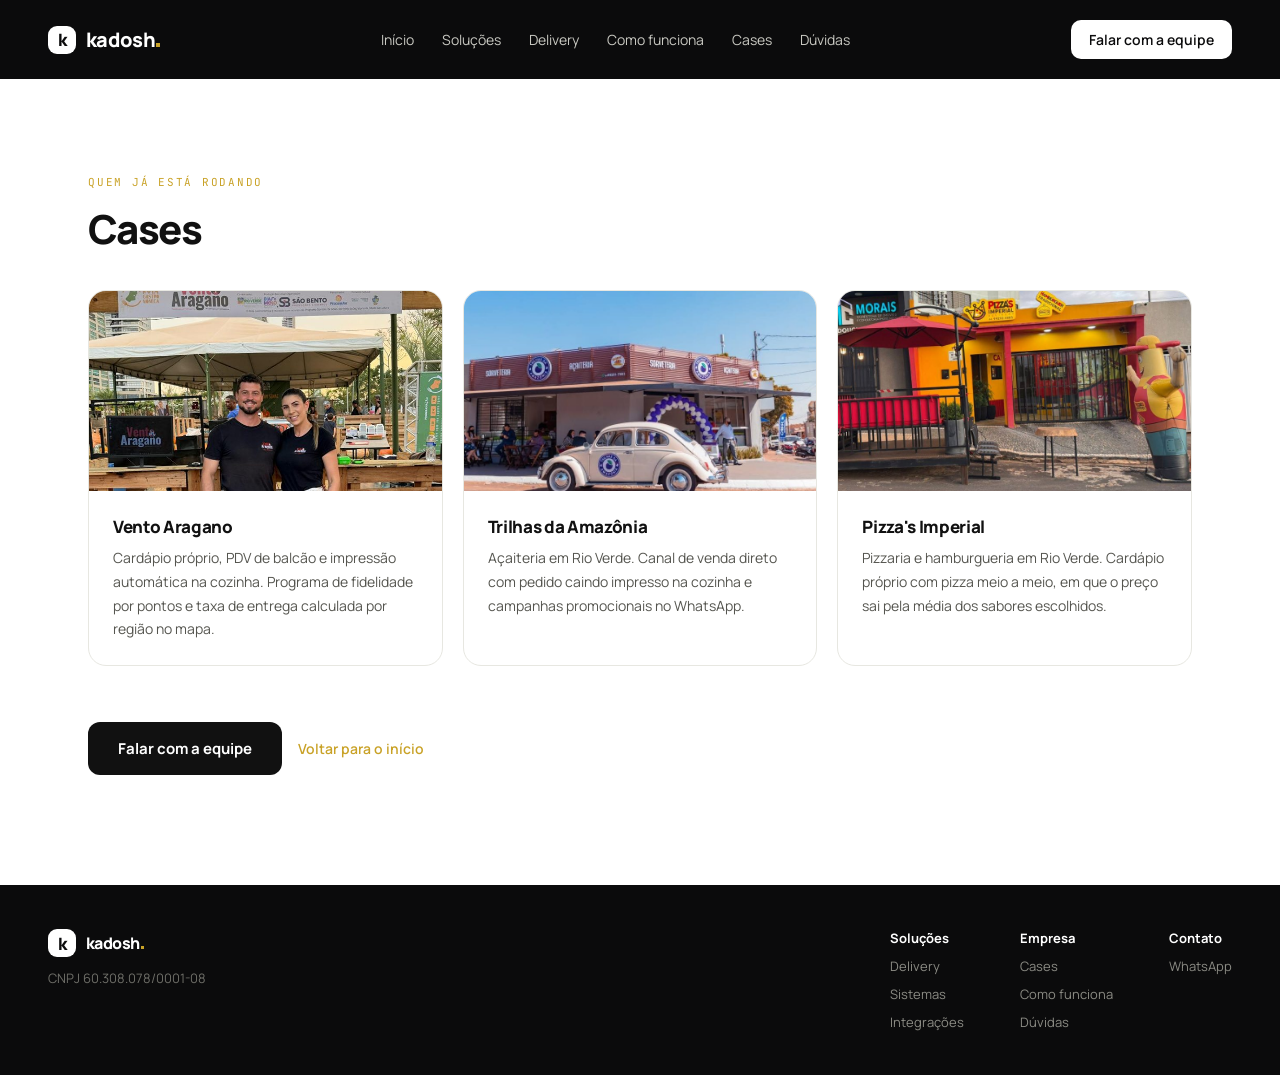
==== cases/index.html @ 132703de "navegação com endereços limpos e página de cases própria O visitante não vê mais nome de arquivo. A " ====
<!DOCTYPE html>
<!--
  Página de cases — atende em /cases, sem .html à vista.

  Ela mora em cases/index.html de propósito: servidor de site estático entrega
  index.html quando pedem a pasta, então o endereço público fica /cases. É o
  jeito de ter URL limpa sem depender de configuração no painel do Render.

  Usa o mesmo /assets/estilo.css e o mesmo /assets/site.js da home: nada de
  estilo nem de comportamento é reescrito aqui, então as duas páginas não
  divergem. O script é defensivo — só mexe no que existe na página.
-->
<html lang="pt-BR">
<head>
<meta charset="utf-8">
<meta name="viewport" content="width=device-width, initial-scale=1">
<title>Cases — Kadosh</title>
<meta name="description" content="Operações que rodam com sistema da Kadosh: cardápio próprio, pedido impresso na cozinha e painel para acompanhar o dia.">
<link rel="icon" href="/assets/favicon.svg" type="image/svg+xml">
<link rel="canonical" href="https://kadoshsistemas.com.br/cases">
<meta property="og:type" content="website">
<meta property="og:site_name" content="Kadosh">
<meta property="og:locale" content="pt_BR">
<meta property="og:title" content="Cases — Kadosh">
<meta property="og:description" content="Clientes que vendem pelo canal próprio, sem comissão de aplicativo.">
<meta property="og:url" content="https://kadoshsistemas.com.br/cases">
<meta property="og:image" content="https://kadoshsistemas.com.br/assets/og-kadosh.jpg">
<meta name="twitter:card" content="summary_large_image">
<meta name="theme-color" content="#0B0B0C">
<link rel="preconnect" href="https://fonts.gstatic.com" crossorigin>
<link href="https://fonts.googleapis.com/css2?family=Manrope:wght@400;500;600;700;800&family=JetBrains+Mono:wght@400&display=swap" rel="stylesheet">
<link rel="stylesheet" href="/assets/estilo.css">
</head>
<body>
<script>document.documentElement.classList.add('anim')</script>

<header>
  <a class="logo" href="/"><span class="mark">k</span><span class="word">kadosh<i class="quad"></i></span></a>
  <nav>
    <a href="/">Início</a>
    <a href="/#solucoes">Soluções</a>
    <a href="/#delivery">Delivery</a>
    <a href="/#como">Como funciona</a>
    <a href="/cases">Cases</a>
    <a href="/#faq">Dúvidas</a>
  </nav>
  <div class="head-cta">
    <a class="btn" href="/#contato">Falar com a equipe</a>
  </div>
</header>

<main>
<section class="wrap" id="cases" style="padding-top:96px;padding-bottom:110px">
  <div class="sec-head">
    <div class="eyebrow">QUEM JÁ ESTÁ RODANDO</div>
    <h2>Cases</h2>
  </div>

  <!-- os cards saem do array CASES, no /assets/site.js, e são trocados pelos
       cadastrados no painel quando ele responde. Aqui entram todos os
       publicados; a home mostra a quantidade escolhida no painel. -->
  <div class="cases-grid" id="lista-cases"></div>

  <div style="margin-top:56px;display:flex;align-items:center;gap:16px;flex-wrap:wrap">
    <a class="btn btn-dark" href="/#contato">Falar com a equipe</a>
    <a href="/" style="font-size:14px;font-weight:600;color:var(--accent)">Voltar para o início</a>
  </div>
</section>
</main>

<footer>
  <div style="display:flex;flex-direction:column;gap:12px">
    <div class="logo"><span class="mark">k</span><span class="word" style="font-size:16px">kadosh<i class="quad"></i></span></div>
    <div style="color:#6E6E68">CNPJ 60.308.078/0001-08</div>
  </div>
  <div class="fcols">
    <div class="fcol"><b>Soluções</b><a href="/#delivery">Delivery</a><a href="/#solucoes">Sistemas</a><a href="/#solucoes">Integrações</a></div>
    <div class="fcol"><b>Empresa</b><a href="/cases">Cases</a><a href="/#como">Como funciona</a><a href="/#faq">Dúvidas</a></div>
    <div class="fcol"><b>Contato</b><a data-link="wa" href="#">WhatsApp</a></div>
  </div>
</footer>

<script src="/assets/site.js"></script>
</body>
</html>
---- assets/estilo.css ----
:root{
    --accent:#C9A227;
    --ink:#111;
    --ink-soft:#55554F;
    --black:#0B0B0C;
    --line:#E7E7E1;
    --line-dark:#26262A;
    --muted-dark:#A8A8A1;
    --sand:#F5F5F1;
    --hatch:repeating-linear-gradient(135deg,#F2F2EE 0 10px,#ECECE6 10px 20px);
    --hatch-dark:repeating-linear-gradient(135deg,#17171A 0 10px,#131317 10px 20px);
    --wrap:1200px;
  }
  *{box-sizing:border-box}
  html,body{background:var(--black)}
  main{background:#fff}
  body{margin:0;color:var(--ink);font-family:Manrope,Helvetica,Arial,sans-serif;-webkit-font-smoothing:antialiased}
  a{color:var(--ink);text-decoration:none}
  a:hover{color:var(--accent)}
  h1,h2{margin:0;letter-spacing:-.04em;text-wrap:pretty}
  p{margin:0;text-wrap:pretty}
  .wrap{max-width:var(--wrap);margin:0 auto;padding-inline:48px}
  .eyebrow{font-family:'JetBrains Mono',monospace;font-size:11px;letter-spacing:.16em;color:var(--accent)}
  .btn{display:inline-block;font-size:15px;font-weight:700;padding:16px 30px;border-radius:12px;background:#fff;color:var(--black)}
  .btn-dark{background:var(--ink);color:#fff}
  .btn-ghost{border:1px solid var(--line-dark);color:#fff;background:transparent;font-weight:600}
  .btn-ghost:hover{color:#fff;border-color:#4A4A52}
  .card{border:1px solid var(--line);border-radius:18px;padding:36px 32px;display:flex;flex-direction:column;gap:14px;transition:border-color .25s,box-shadow .25s,transform .25s}
  .card:hover{border-color:#D6D6CE;box-shadow:0 14px 34px rgba(17,17,17,.07);transform:translateY(-3px)}
  .card h3{margin:0;font-size:20px;font-weight:800;letter-spacing:-.02em}
  .card p{font-size:15px;line-height:1.75;color:var(--ink-soft)}
  .ok-msg{font-size:14px;line-height:1.7;color:var(--ink-soft);margin:10px 0 0}
  .ok-msg a{font-weight:700;border-bottom:1px solid var(--accent)}
  .ico{width:52px;height:52px;border-radius:14px;border:1px solid var(--line);background:#FAFAF7;display:flex;align-items:center;justify-content:center;color:var(--ink);margin-bottom:4px;transition:background .25s,border-color .25s,color .25s}
  .ico svg{width:24px;height:24px;stroke:currentColor;stroke-width:1.6;fill:none;stroke-linecap:round;stroke-linejoin:round}
  .card:hover .ico{background:var(--ink);border-color:var(--ink);color:var(--accent)}
  .ph{background:var(--hatch);display:flex;align-items:flex-end;padding:14px;font-family:'JetBrains Mono',monospace;font-size:10px;color:#9C9C93}
  .grid-4{display:grid;grid-template-columns:repeat(4,1fr);gap:20px}
  .grid-3{display:grid;grid-template-columns:repeat(3,1fr);gap:20px}

  /* header */
  html{scroll-behavior:smooth}
  section[id]{scroll-margin-top:120px}
  header{position:sticky;top:0;z-index:10;background:var(--black);display:flex;align-items:center;justify-content:space-between;padding:20px 48px}
  .logo{display:flex;align-items:center;gap:10px}
  .logo .mark{width:28px;height:28px;border-radius:9px;background:#fff;display:flex;align-items:center;justify-content:center;font-size:17px;font-weight:800;color:var(--black)}
  .logo .word{font-size:20px;font-weight:800;letter-spacing:-.035em;color:#fff}
  /* acento quadrado da marca, no lugar do ponto redondo */
  .logo .word .quad{display:inline-block;width:.2em;height:.2em;background:var(--accent);margin-left:.06em;vertical-align:baseline}
  nav{display:flex;gap:28px;font-size:14px}
  nav a{color:#C9C9C2}
  .head-cta{display:flex;gap:10px;align-items:center}
  .head-cta .btn{font-size:14px;font-weight:600;padding:10px 18px;border-radius:10px}

  /* hero */
  .hero{background:var(--black);color:#fff;padding:104px 48px 120px;display:flex;flex-direction:column;align-items:center;gap:24px;text-align:center}
  .hero h1{font-size:70px;font-weight:800;line-height:1.03;max-width:940px}
  .hero p{max-width:600px;font-size:17px;line-height:1.65;color:var(--muted-dark)}
  .hero .actions{display:flex;gap:12px;padding-top:10px;flex-wrap:wrap;justify-content:center}
  /* palco do mockup — as camadas seguem o mouse (parallax) */
  .hero-stage{position:relative;width:100%;max-width:1020px;height:550px;margin-top:56px}
  .layer{position:absolute;transition:transform .4s cubic-bezier(.22,.61,.36,1);will-change:transform}

  /* janela do navegador */
  .mock-browser{left:0;top:16px;width:74%;border-radius:16px;overflow:hidden;background:#141418;border:1px solid #26262A;box-shadow:0 44px 90px -24px rgba(0,0,0,.85);text-align:left}
  .mb-bar{height:38px;background:#1B1B20;border-bottom:1px solid #26262A;display:flex;align-items:center;gap:7px;padding:0 14px}
  .mb-dot{width:10px;height:10px;border-radius:50%;flex:none}
  .mb-url{margin:0 auto;font-family:'JetBrains Mono',monospace;font-size:11px;color:#8B8B84;background:#0F0F12;padding:5px 18px;border-radius:6px}
  .mb-body{height:398px;overflow:hidden}
  .mb-body img{width:100%;height:100%;object-fit:cover;object-position:left top;display:block}
  .mb-side{border-right:1px solid #26262A;padding:14px 10px;display:flex;flex-direction:column;gap:3px}
  .mb-brand{display:flex;align-items:center;gap:7px;font-size:13px;font-weight:800;color:#fff;padding:0 8px 14px;letter-spacing:-.03em}
  .mb-mark{width:20px;height:20px;border-radius:7px;background:#fff;color:#0B0B0C;display:flex;align-items:center;justify-content:center;font-size:12px;font-weight:800}
  .mb-nav{font-size:12px;color:#7C7C76;padding:7px 9px;border-radius:8px}
  .mb-nav.on{background:rgba(201,162,39,.14);color:var(--accent);font-weight:700}
  .mb-main{padding:16px 18px;display:flex;flex-direction:column;gap:12px;min-width:0}
  .mb-h{display:flex;align-items:center;justify-content:space-between}
  .mb-h b{font-size:14px;color:#fff;font-weight:800;letter-spacing:-.02em}
  .mb-live{display:flex;align-items:center;gap:6px;font-family:'JetBrains Mono',monospace;font-size:10px;color:#7C7C76}
  .mb-live i{width:6px;height:6px;border-radius:50%;background:#28C840;box-shadow:0 0 0 0 rgba(40,200,64,.55);animation:pulso 2s infinite}
  @keyframes pulso{70%{box-shadow:0 0 0 7px rgba(40,200,64,0)}100%{box-shadow:0 0 0 0 rgba(40,200,64,0)}}
  .mb-kpis{display:grid;grid-template-columns:repeat(4,1fr);gap:8px}
  .mb-kpi{background:#1A1A1F;border:1px solid #26262A;border-radius:10px;padding:9px 10px;display:flex;flex-direction:column;gap:2px;min-width:0}
  .mb-kpi span{font-size:9px;color:#7C7C76;letter-spacing:.04em;text-transform:uppercase}
  .mb-kpi b{font-size:14px;color:#fff;font-weight:800;letter-spacing:-.03em;white-space:nowrap}
  .mb-kpi em{font-style:normal;font-size:9px;color:#28C840;font-weight:700}
  .mb-chart{height:104px;background:#1A1A1F;border:1px solid #26262A;border-radius:10px;overflow:hidden}
  .mb-rows{display:flex;flex-direction:column;gap:6px}
  .mb-row{display:flex;align-items:center;gap:10px;font-size:11px;color:#A8A8A1;background:#1A1A1F;border:1px solid #26262A;border-radius:9px;padding:8px 10px}
  .mb-row b{margin-left:auto;color:#fff;font-weight:700;white-space:nowrap}
  .mb-row span.txt{overflow:hidden;text-overflow:ellipsis;white-space:nowrap}
  .tag{font-family:'JetBrains Mono',monospace;font-size:9px;padding:3px 7px;border-radius:5px;flex:none}
  .tag.ok{background:rgba(40,200,64,.14);color:#5FD97A}
  .tag.go{background:rgba(201,162,39,.16);color:var(--accent)}

  /* celular com as notificações de pedido */
  .mock-phone{right:0;top:24px;width:276px;height:599px;border-radius:38px;background:linear-gradient(150deg,#46464C 0%,#1A1A1E 34%,#37373D 62%,#121215 100%);box-shadow:0 44px 90px -20px rgba(0,0,0,.9), inset 0 0 0 1px rgba(255,255,255,.08);padding:9px;overflow:hidden}
  .mock-phone img{width:100%;height:100%;object-fit:cover;object-position:top center;border-radius:30px;display:block}
  .mock-phone .island{position:absolute;top:18px;left:50%;transform:translateX(-50%);width:74px;height:21px;border-radius:11px;background:#000;z-index:3}

  /* etiquetas flutuantes */
  .badge-float{border-radius:14px;padding:14px 18px;box-shadow:0 24px 50px -14px rgba(0,0,0,.75);text-align:left}
  .b-taxa{right:32px;top:0;background:var(--accent);color:#231C05}
  .b-saldo{left:26px;bottom:6px;background:#fff;color:var(--ink)}
  .badge-float .rot{font-family:'JetBrains Mono',monospace;font-size:9px;letter-spacing:.14em;opacity:.72}
  .badge-float .num{font-size:24px;font-weight:800;letter-spacing:-.04em;margin-top:3px}
  .badge-float .sub{font-size:11px;font-weight:600;opacity:.75;margin-top:2px}

  /* logos */

  /* sections */
  section h2{font-size:40px;font-weight:800}
  .sec-head{display:flex;flex-direction:column;gap:12px;margin-bottom:34px;max-width:640px}

  /* delivery */
  .delivery>*{min-width:0}
  .delivery{background:var(--sand);border-radius:24px;padding:56px 48px;display:grid;grid-template-columns:0.85fr 1.15fr;gap:48px;align-items:center}
  .delivery h2{font-size:40px;line-height:1.1}
  .delivery p{font-size:15px;line-height:1.75;color:var(--ink-soft)}
  .feats{display:grid;grid-template-columns:1fr 1fr;gap:14px 26px;padding-top:4px}
  .feat{display:flex;gap:10px;align-items:flex-start;font-size:14px;font-weight:600}
  .feat i{width:6px;height:6px;border-radius:50%;background:var(--accent);margin-top:7px;flex:none}
  .screens{display:flex;align-items:center;justify-content:center;gap:22px}
  /* aparelho físico: moldura de titânio, ilha dinâmica e botões laterais.
     Proporção interna do iPhone 15 Pro (393x852). */
  .device{position:relative;width:248px;padding:11px;border-radius:46px;flex:0 1 auto;min-width:0;
    background:linear-gradient(150deg,#46464C 0%,#1A1A1E 34%,#37373D 62%,#121215 100%);
    box-shadow:0 34px 64px -22px rgba(0,0,0,.5), inset 0 0 0 1px rgba(255,255,255,.09)}
  .device .screen{position:relative;border-radius:36px;overflow:hidden;background:#fff;aspect-ratio:393/852}
  .device .screen img{width:100%;height:auto;display:block}
  .device .island{position:absolute;top:9px;left:50%;transform:translateX(-50%);
    width:82px;height:24px;border-radius:13px;background:#000;z-index:3}
  .device .btn-l,.device .btn-r{position:absolute;width:3px;border-radius:2px;
    background:linear-gradient(#52525A,#26262B)}
  .device .btn-l{left:-3px;top:112px;height:30px;box-shadow:0 44px 0 0 #3d3d44,0 82px 0 0 #3d3d44}
  .device .btn-r{right:-3px;top:152px;height:74px}

  /* steps */
  .steps{display:grid;grid-template-columns:repeat(4,1fr);gap:1px;background:var(--line);border:1px solid var(--line);border-radius:18px;overflow:hidden}
  .step{background:#fff;padding:32px;display:flex;flex-direction:column;gap:10px}
  .step b{font-size:13px;font-weight:800;color:var(--accent)}
  .step h3{margin:0;font-size:17px;font-weight:800;letter-spacing:-.02em}
  .step p{font-size:14px;line-height:1.7;color:var(--ink-soft)}

  /* cases */
  .case{border:1px solid var(--line);border-radius:18px;overflow:hidden;
    transition:border-color .3s,box-shadow .35s,transform .35s}
  .case:hover{border-color:#D6D6CE;transform:translateY(-6px);box-shadow:0 20px 44px rgba(17,17,17,.13)}
  .case .shot{height:200px;overflow:hidden;background:var(--sand);position:relative}
  .case .shot img{width:100%;height:100%;object-fit:cover;display:block;
    transition:transform .55s cubic-bezier(.22,.61,.36,1),filter .35s}
  .case:hover .shot img{transform:scale(1.07);filter:saturate(1.08)}
  /* verniz dourado que desce sobre a foto ao passar o mouse */
  .case .shot::after{content:"";position:absolute;inset:0;pointer-events:none;opacity:0;
    background:linear-gradient(to top,rgba(11,11,12,.55),rgba(11,11,12,0) 58%);transition:opacity .35s}
  .case:hover .shot::after{opacity:1}
  .case h3{transition:color .3s}
  .case:hover h3{color:var(--accent)}
  .case .ph{height:200px}
  .case-body{padding:24px;display:flex;flex-direction:column;gap:8px}
  .case-body h3{margin:0;font-size:17px;font-weight:800;letter-spacing:-.02em}
  .case-body p{font-size:14px;line-height:1.7;color:var(--ink-soft)}
  /* a lista se monta sozinha a partir do array CASES (no <script> do fim).
     flex em vez de grid para a última fileira, quando incompleta, ficar
     centralizada — 4 ou 5 cases não deixam buraco na direita. */
  .cases-grid{display:flex;flex-wrap:wrap;gap:20px;justify-content:center}
  .cases-grid>.case{flex:0 1 calc((100% - 40px)/3);min-width:0}

  /* quote */

  /* faq */
  .faq{max-width:900px;margin:0 auto;display:flex;flex-direction:column;gap:12px}
  .qa{border:1px solid var(--line);border-radius:14px;padding:24px 26px;display:flex;flex-direction:column;gap:8px}
  .qa h3{margin:0;font-size:16px;font-weight:800;letter-spacing:-.02em}
  .qa p{font-size:14px;line-height:1.7;color:var(--ink-soft)}

  /* cta + footer */
  .cta{background:var(--black);border-radius:24px;padding:64px 48px;display:flex;align-items:center;justify-content:space-between;gap:40px;flex-wrap:wrap}
  .cta h2{font-size:38px;color:#fff}
  .cta p{font-size:15px;color:var(--muted-dark);margin-top:12px}
  .cta-copy{flex:1;min-width:280px}

  /* formulário de captação */
  .lead{background:#fff;border-radius:18px;padding:28px;display:flex;flex-direction:column;gap:14px;width:100%;max-width:440px}
  .lead h3{margin:0;font-size:19px;font-weight:800;letter-spacing:-.025em;color:var(--ink)}
  .field{display:flex;flex-direction:column;gap:6px}
  .field label{font-size:12px;font-weight:700;color:var(--ink-soft)}
  .field input,.field select,.field textarea{font-family:inherit;font-size:15px;color:var(--ink);background:#fff;border:1px solid var(--line);border-radius:12px;padding:13px 14px;width:100%}
  .field textarea{resize:vertical;min-height:80px;line-height:1.6}
  .field input:focus,.field select:focus,.field textarea:focus{outline:none;border-color:var(--accent);box-shadow:0 0 0 3px rgba(201,162,39,.16)}
  .field input.err,.field select.err{border-color:#C0392B}
  .lead-row{display:grid;grid-template-columns:1fr 1fr;gap:12px}
  .lead button{font-family:inherit;font-size:15px;font-weight:700;padding:16px;border:0;border-radius:12px;background:var(--ink);color:#fff;cursor:pointer}
  .lead button:hover{background:#000}
  .lead .legal{font-size:11px;line-height:1.6;color:#8B8B84;text-align:center}

  footer{background:var(--black);color:#8B8B84;padding:44px 48px;display:flex;align-items:flex-start;justify-content:space-between;gap:40px;font-size:13px;flex-wrap:wrap}
  footer a{color:#8B8B84}
  .fcols{display:flex;gap:56px;flex-wrap:wrap}
  .fcol{display:flex;flex-direction:column;gap:10px}
  .fcol b{color:#fff}

  @media (max-width:960px){
    header{flex-wrap:wrap;gap:14px;padding:16px 24px}
    section[id]{scroll-margin-top:160px}
    nav{order:3;width:100%;flex-wrap:nowrap;justify-content:space-between;gap:10px;
      font-size:12.5px;overflow-x:auto;scrollbar-width:none;-webkit-overflow-scrolling:touch}
    nav::-webkit-scrollbar{display:none}
    nav a{white-space:nowrap;padding:6px 0}
    .wrap{padding-inline:24px}
    .hero{padding:72px 24px 80px}
    .hero h1{font-size:42px}
    .hero-stage{height:auto;margin-top:40px}
    .mock-browser{position:relative;top:0;width:100%}
    .mb-body{grid-template-columns:1fr;height:auto}
    .mb-side{display:none}
    .mb-kpis{grid-template-columns:1fr 1fr}
    .mock-phone,.badge-float{display:none}
      .grid-4,.grid-3,.steps,.delivery,.feats,.lead-row{grid-template-columns:1fr}
    .cases-grid>.case{flex-basis:100%}
    .lead{padding:22px}
    .delivery{padding:36px 24px;gap:36px}
    .screens{gap:14px}
    .screens{flex-wrap:nowrap}
    .device{width:clamp(104px,38vw,248px);padding:8px;border-radius:34px}
    .device .screen{border-radius:26px}
    .device .island{width:58px;height:17px;top:6px;border-radius:9px}
    .device .btn-l{top:78px;height:21px;box-shadow:0 31px 0 0 #3d3d44,0 57px 0 0 #3d3d44}
    .device .btn-r{top:96px;height:38px}
    .feats{grid-template-columns:1fr;gap:12px}
        .cta{padding:40px 28px}
    .cta-copy{min-width:0}
    .cta h2{font-size:28px}
    section h2{font-size:30px}
    footer{padding:32px 24px}
  }

  /* revelação no scroll — só entra em ação com JS ligado (html.anim) */
  html.anim .reveal{opacity:0;transform:translateY(22px);
    transition:opacity .7s ease-out, transform .7s cubic-bezier(.22,.61,.36,1)}
  html.anim .reveal.vis{opacity:1;transform:none}
  @media (prefers-reduced-motion: reduce){
    .case,.case .shot img{transition:none}
    .case:hover{transform:none}
    .case:hover .shot img{transform:none}
  }
  @media (prefers-reduced-motion: reduce){
    html.anim .reveal{opacity:1;transform:none;transition:none}
  }

  /* clicar num print abre ele inteiro, em tela cheia */
  .zoomable{cursor:zoom-in}
  .lightbox{position:fixed;inset:0;z-index:100;background:rgba(8,8,10,.94);
    display:flex;align-items:center;justify-content:center;padding:40px 24px;
    opacity:0;pointer-events:none;transition:opacity .25s ease}
  .lightbox.aberto{opacity:1;pointer-events:auto}
  .lightbox img{max-width:min(94vw,1180px);max-height:90vh;border-radius:16px;
    box-shadow:0 40px 90px -20px rgba(0,0,0,.85);transform:scale(.97);
    transition:transform .3s cubic-bezier(.22,.61,.36,1)}
  .lightbox.aberto img{transform:none}
  .lightbox .fechar{position:absolute;top:20px;right:24px;background:transparent;border:0;
    color:#fff;font-family:Manrope,sans-serif;font-size:13px;font-weight:700;cursor:pointer;
    padding:10px 14px;border-radius:10px}
  .lightbox .fechar:hover{background:rgba(255,255,255,.12)}
  @media (prefers-reduced-motion: reduce){
    .lightbox,.lightbox img{transition:none}
  }
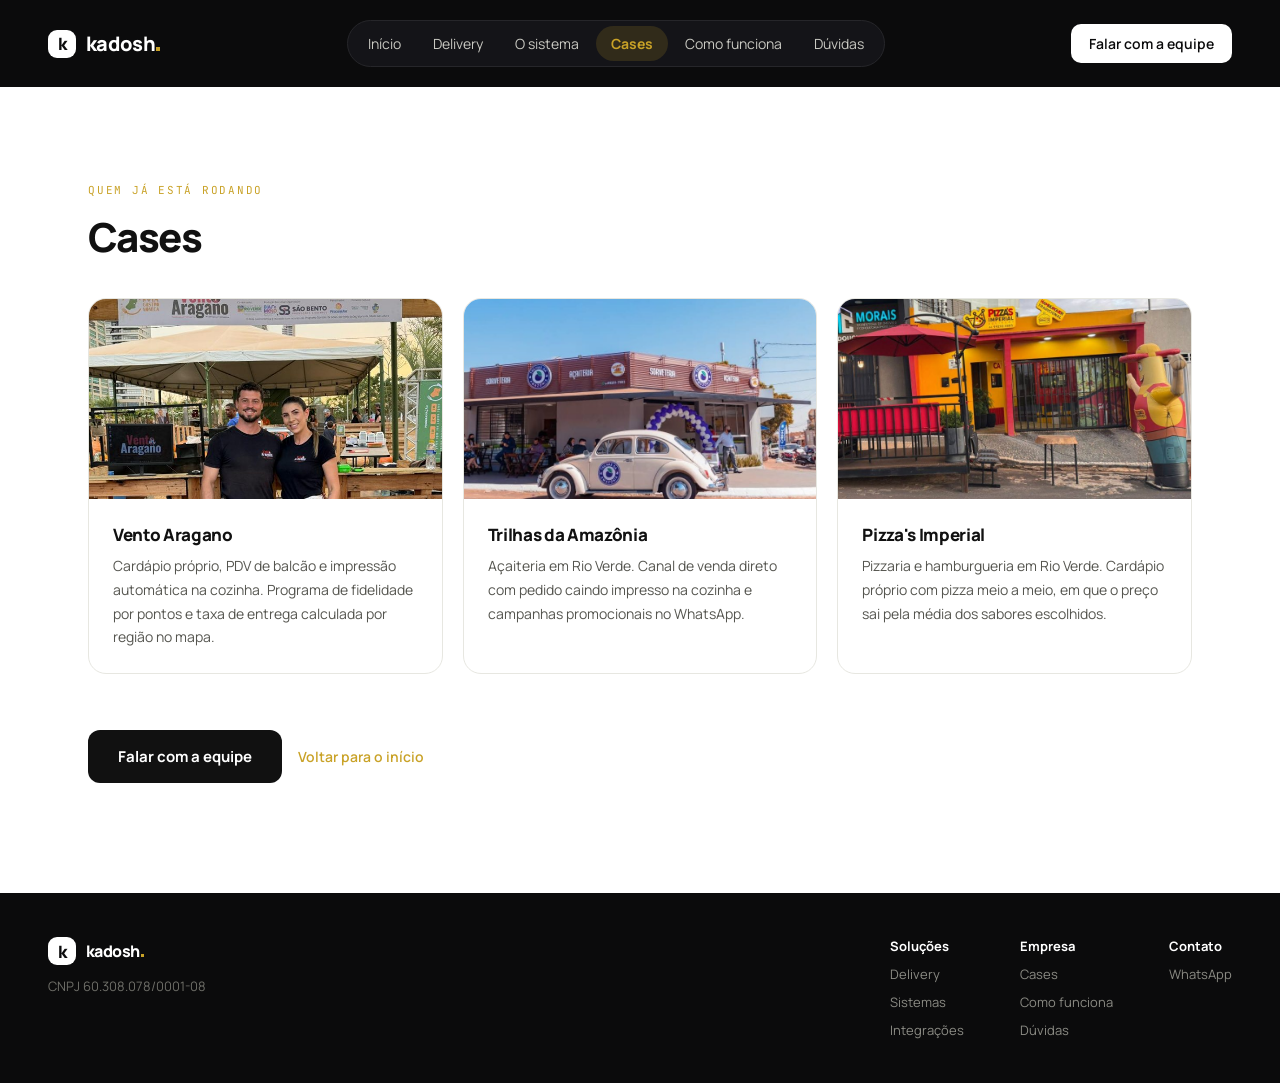
==== commit 84015e1c: "Menu em cápsula com a seção atual acesa em dourado (acompanha a rolagem); lista padrão igual à do pa" ====
--- a/cases/index.html
+++ b/cases/index.html
@@ -38,10 +38,10 @@
   <a class="logo" href="/"><span class="mark">k</span><span class="word">kadosh<i class="quad"></i></span></a>
   <nav>
     <a href="/">Início</a>
-    <a href="/#solucoes">Soluções</a>
     <a href="/#delivery">Delivery</a>
+    <a href="/#operacao">O sistema</a>
+    <a href="/cases">Cases</a>
     <a href="/#como">Como funciona</a>
-    <a href="/cases">Cases</a>
     <a href="/#faq">Dúvidas</a>
   </nav>
   <div class="head-cta">
--- a/assets/estilo.css
+++ b/assets/estilo.css
@@ -47,8 +47,10 @@
   .logo .word{font-size:20px;font-weight:800;letter-spacing:-.035em;color:#fff}
   /* acento quadrado da marca, no lugar do ponto redondo */
   .logo .word .quad{display:inline-block;width:.2em;height:.2em;background:var(--accent);margin-left:.06em;vertical-align:baseline}
-  nav{display:flex;gap:28px;font-size:14px}
-  nav a{color:#C9C9C2}
+  nav{display:flex;gap:2px;font-size:14px;padding:5px;border:1px solid #26262A;border-radius:999px;background:#141418}
+  nav a{color:#C9C9C2;padding:8px 15px;border-radius:999px;white-space:nowrap;transition:background .2s,color .2s}
+  nav a:hover{color:#fff;background:rgba(255,255,255,.06)}
+  nav a.on{color:var(--accent);background:rgba(201,162,39,.16);font-weight:700}
   .head-cta{display:flex;gap:10px;align-items:center}
   .head-cta .btn{font-size:14px;font-weight:600;padding:10px 18px;border-radius:10px}
 
@@ -203,10 +205,10 @@
   @media (max-width:960px){
     header{flex-wrap:wrap;gap:14px;padding:16px 24px}
     section[id]{scroll-margin-top:160px}
-    nav{order:3;width:100%;flex-wrap:nowrap;justify-content:space-between;gap:10px;
+    nav{order:3;width:100%;flex-wrap:nowrap;justify-content:flex-start;gap:2px;padding:4px;
       font-size:12.5px;overflow-x:auto;scrollbar-width:none;-webkit-overflow-scrolling:touch}
     nav::-webkit-scrollbar{display:none}
-    nav a{white-space:nowrap;padding:6px 0}
+    nav a{padding:7px 12px}
     .wrap{padding-inline:24px}
     .hero{padding:72px 24px 80px}
     .hero h1{font-size:42px}
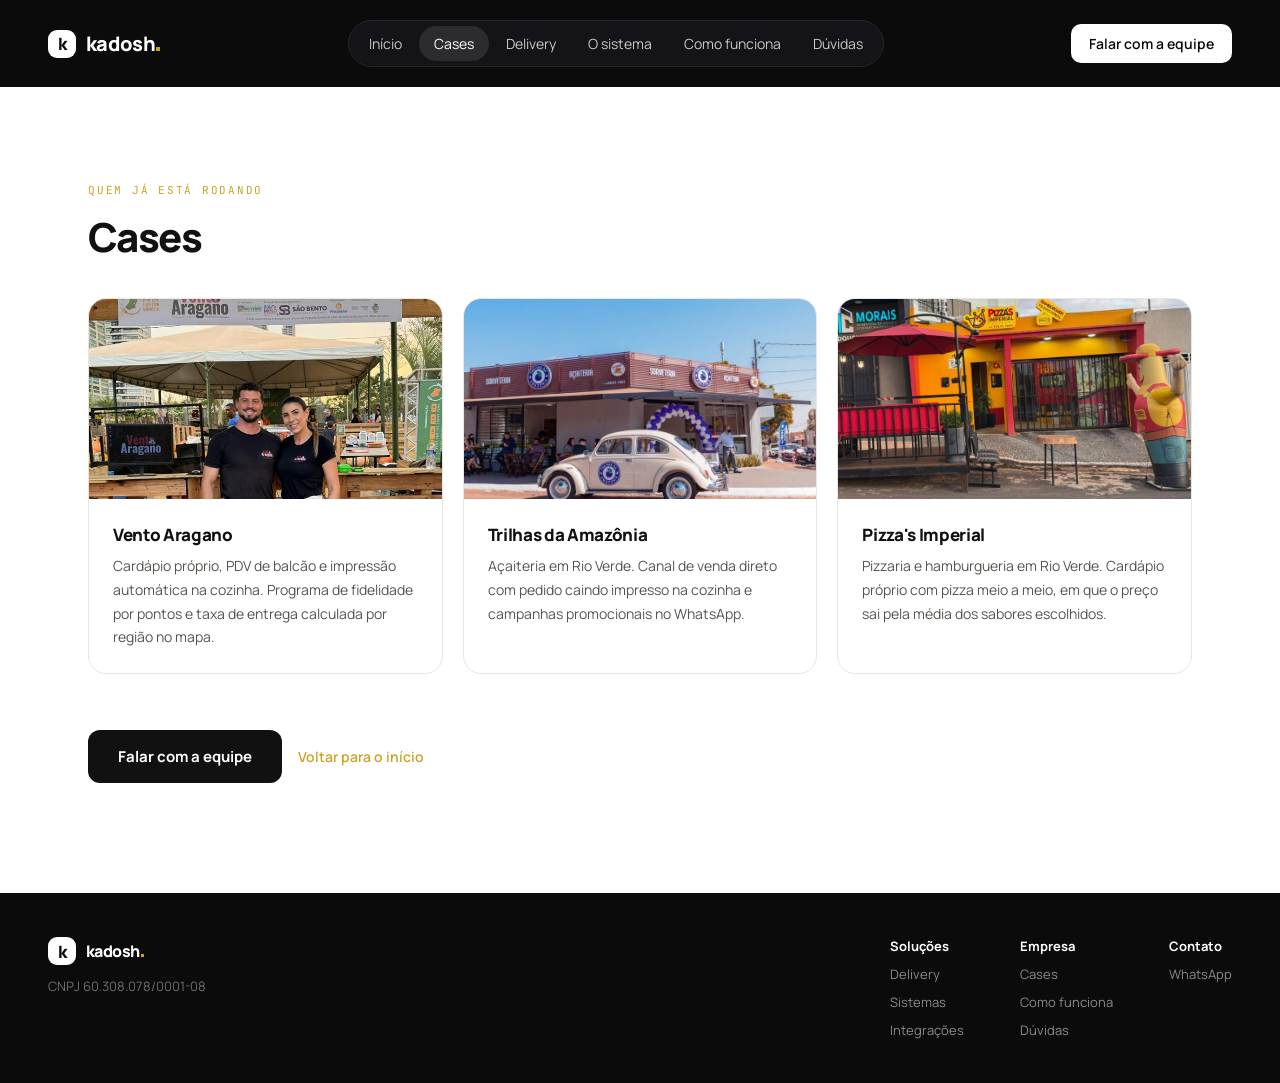
==== commit 19a17f11: "Menu na mesma ordem da página (Cases em segundo, levando à seção da home), destaque discreto sem dou" ====
--- a/cases/index.html
+++ b/cases/index.html
@@ -38,9 +38,9 @@
   <a class="logo" href="/"><span class="mark">k</span><span class="word">kadosh<i class="quad"></i></span></a>
   <nav>
     <a href="/">Início</a>
+    <a href="/cases">Cases</a>
     <a href="/#delivery">Delivery</a>
     <a href="/#operacao">O sistema</a>
-    <a href="/cases">Cases</a>
     <a href="/#como">Como funciona</a>
     <a href="/#faq">Dúvidas</a>
   </nav>
--- a/assets/estilo.css
+++ b/assets/estilo.css
@@ -50,7 +50,7 @@
   nav{display:flex;gap:2px;font-size:14px;padding:5px;border:1px solid #26262A;border-radius:999px;background:#141418}
   nav a{color:#C9C9C2;padding:8px 15px;border-radius:999px;white-space:nowrap;transition:background .2s,color .2s}
   nav a:hover{color:#fff;background:rgba(255,255,255,.06)}
-  nav a.on{color:var(--accent);background:rgba(201,162,39,.16);font-weight:700}
+  nav a.on{color:#fff;background:rgba(255,255,255,.1)}
   .head-cta{display:flex;gap:10px;align-items:center}
   .head-cta .btn{font-size:14px;font-weight:600;padding:10px 18px;border-radius:10px}
 
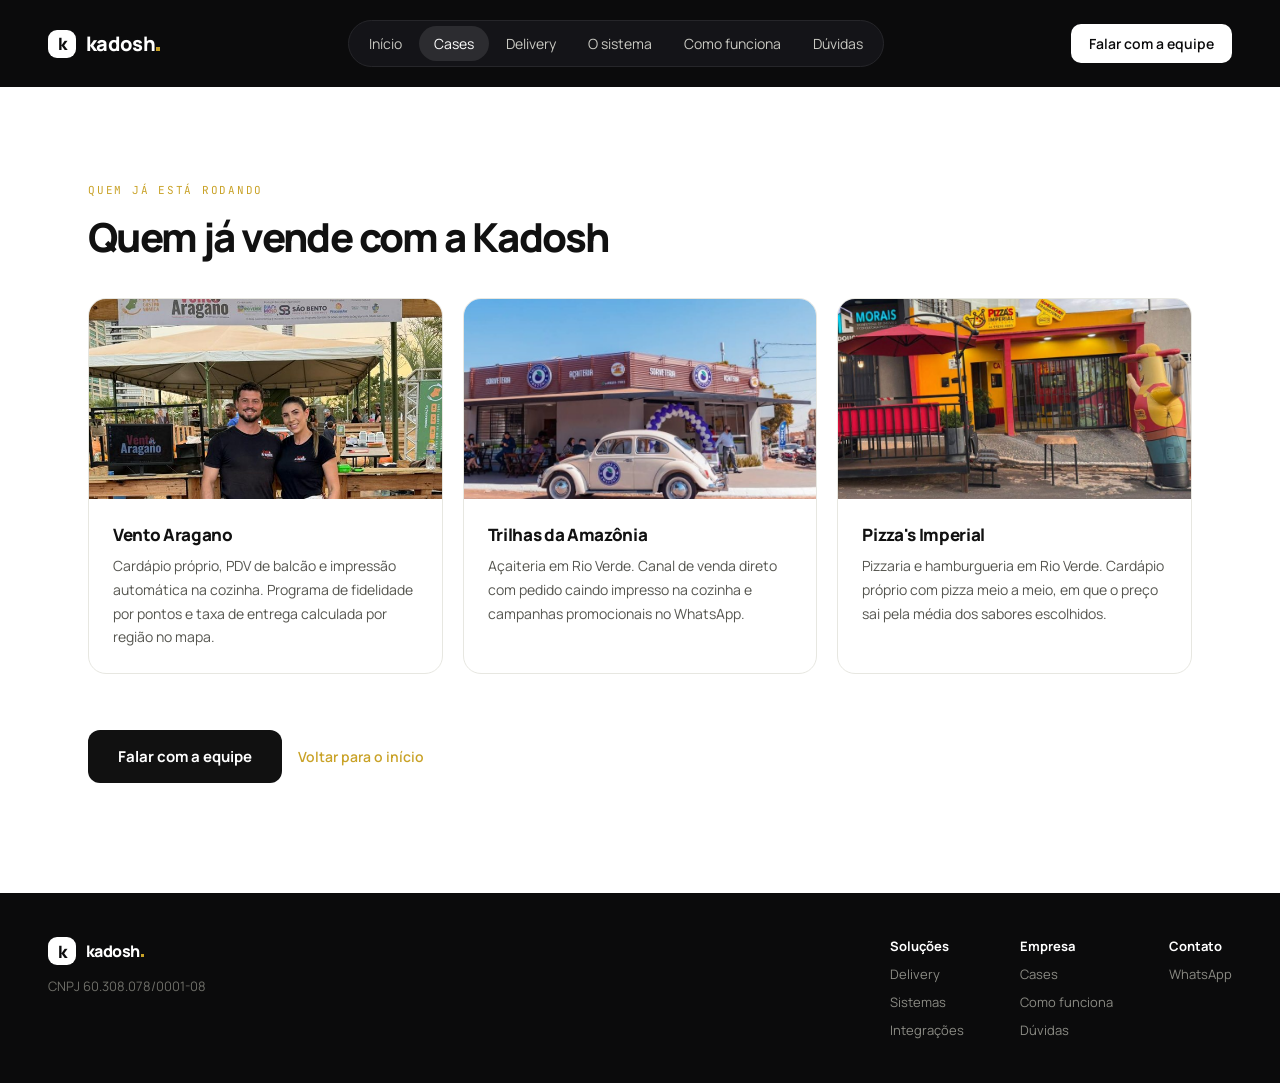
==== commit 94ddeb9f: "Sem texto antigo piscando (padrão do código igual ao do painel) e animação de entrada curta que come" ====
--- a/cases/index.html
+++ b/cases/index.html
@@ -53,7 +53,7 @@
 <section class="wrap" id="cases" style="padding-top:96px;padding-bottom:110px">
   <div class="sec-head">
     <div class="eyebrow">QUEM JÁ ESTÁ RODANDO</div>
-    <h2>Cases</h2>
+    <h2>Quem já vende com a Kadosh</h2>
   </div>
 
   <!-- os cards saem do array CASES, no /assets/site.js, e são trocados pelos
--- a/assets/estilo.css
+++ b/assets/estilo.css
@@ -167,6 +167,9 @@
      centralizada — 4 ou 5 cases não deixam buraco na direita. */
   .cases-grid{display:flex;flex-wrap:wrap;gap:20px;justify-content:center}
   .cases-grid>.case{flex:0 1 calc((100% - 40px)/3);min-width:0}
+  /* na página inicial: 4 cases lado a lado; 2 por linha em tela média */
+  .casos-home .cases-grid>.case{flex-basis:calc((100% - 60px)/4)}
+  @media (max-width:1180px){ .casos-home .cases-grid>.case{flex-basis:calc((100% - 20px)/2)} }
 
   /* quote */
 
@@ -219,7 +222,7 @@
     .mb-kpis{grid-template-columns:1fr 1fr}
     .mock-phone,.badge-float{display:none}
       .grid-4,.grid-3,.steps,.delivery,.feats,.lead-row{grid-template-columns:1fr}
-    .cases-grid>.case{flex-basis:100%}
+    .cases-grid>.case,.casos-home .cases-grid>.case{flex-basis:100%}
     .lead{padding:22px}
     .delivery{padding:36px 24px;gap:36px}
     .screens{gap:14px}
@@ -238,8 +241,8 @@
   }
 
   /* revelação no scroll — só entra em ação com JS ligado (html.anim) */
-  html.anim .reveal{opacity:0;transform:translateY(22px);
-    transition:opacity .7s ease-out, transform .7s cubic-bezier(.22,.61,.36,1)}
+  html.anim .reveal{opacity:0;transform:translateY(12px);
+    transition:opacity .35s ease-out, transform .35s ease-out}
   html.anim .reveal.vis{opacity:1;transform:none}
   @media (prefers-reduced-motion: reduce){
     .case,.case .shot img{transition:none}
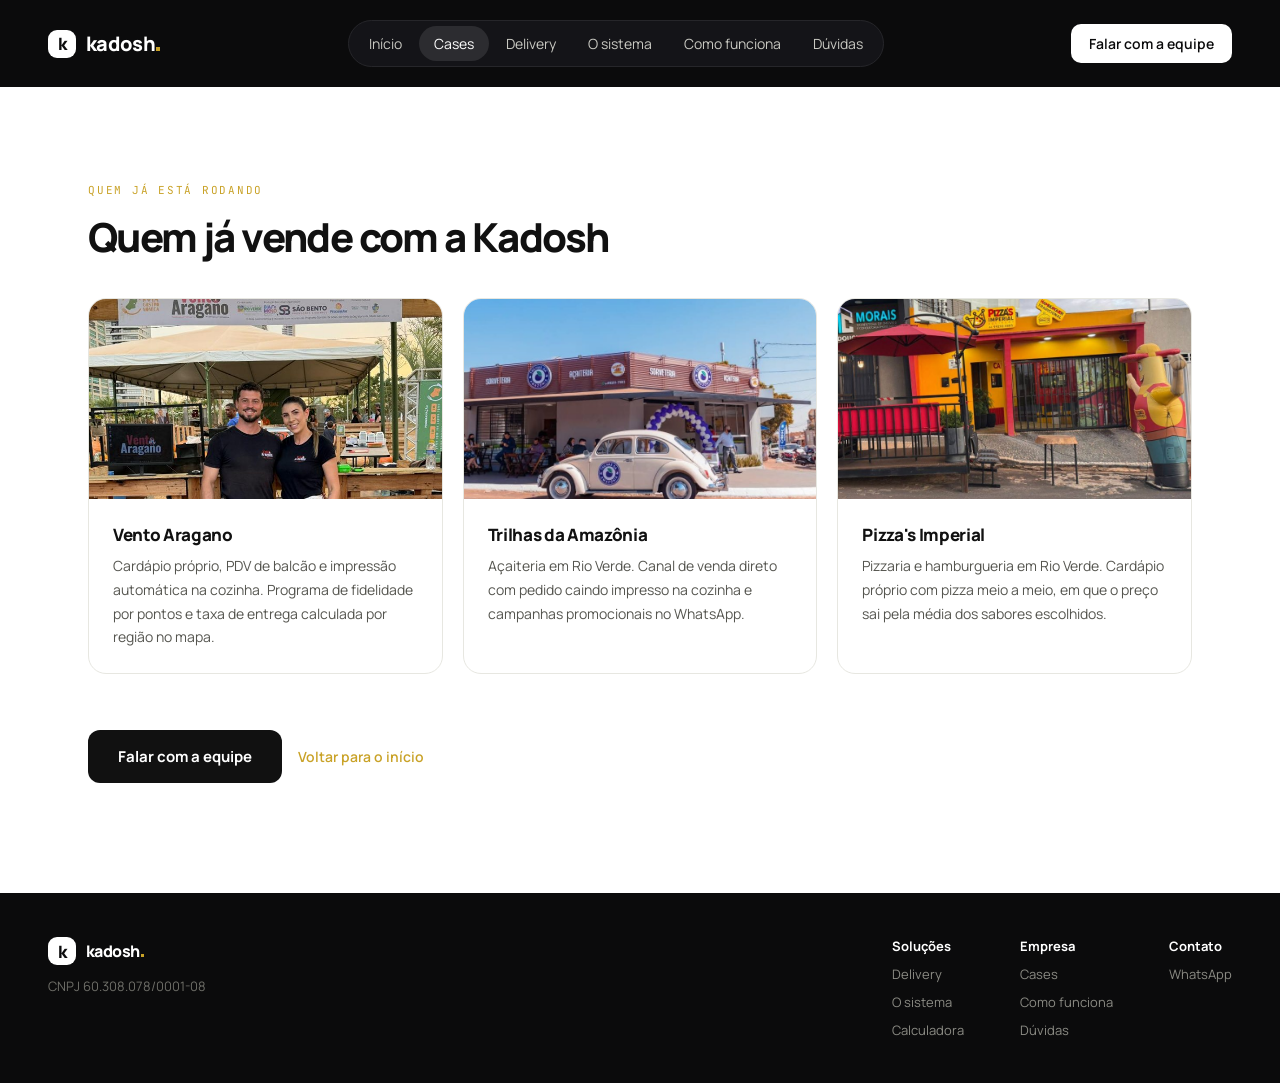
==== commit 77923122: "Sai a faixa Sites e sistemas sob medida; entra Veja o painel por dentro, com seis telas reais (visão" ====
--- a/cases/index.html
+++ b/cases/index.html
@@ -74,7 +74,7 @@
     <div style="color:#6E6E68">CNPJ 60.308.078/0001-08</div>
   </div>
   <div class="fcols">
-    <div class="fcol"><b>Soluções</b><a href="/#delivery">Delivery</a><a href="/#solucoes">Sistemas</a><a href="/#solucoes">Integrações</a></div>
+    <div class="fcol"><b>Soluções</b><a href="/#delivery">Delivery</a><a href="/#operacao">O sistema</a><a href="/#calculadora">Calculadora</a></div>
     <div class="fcol"><b>Empresa</b><a href="/cases">Cases</a><a href="/#como">Como funciona</a><a href="/#faq">Dúvidas</a></div>
     <div class="fcol"><b>Contato</b><a data-link="wa" href="#">WhatsApp</a></div>
   </div>
--- a/assets/estilo.css
+++ b/assets/estilo.css
@@ -116,6 +116,36 @@
 
   /* delivery */
   .delivery>*{min-width:0}
+  /* telas do painel */
+  .vitrine{display:flex;flex-direction:column;gap:18px}
+  .vitrine-abas{display:flex;gap:8px;overflow-x:auto;scrollbar-width:none;padding-bottom:2px}
+  .vitrine-abas::-webkit-scrollbar{display:none}
+  .vitrine-abas button{font-family:inherit;font-size:14px;font-weight:600;white-space:nowrap;padding:10px 16px;border-radius:999px;border:1px solid var(--line);background:#fff;color:var(--ink-soft);cursor:pointer;transition:background .2s,color .2s,border-color .2s}
+  .vitrine-abas button:hover{color:var(--ink);border-color:#D6D6CE}
+  .vitrine-abas button.on{background:var(--ink);border-color:var(--ink);color:#fff}
+  .vitrine-quadro{border-radius:16px;overflow:hidden;border:1px solid #26262A;background:#141418;box-shadow:0 30px 60px -28px rgba(0,0,0,.45)}
+  .vitrine-barra{display:flex;align-items:center;gap:7px;padding:11px 14px}
+  .vitrine-barra span{width:10px;height:10px;border-radius:50%;background:#3A3A3F}
+  .vitrine-barra span:nth-child(1){background:#FF5F57}.vitrine-barra span:nth-child(2){background:#FEBC2E}.vitrine-barra span:nth-child(3){background:#28C840}
+  .vitrine-barra em{font-style:normal;margin:0 auto;font-family:'JetBrains Mono',monospace;font-size:11px;color:#8B8B84;background:#0F0F12;padding:5px 18px;border-radius:6px}
+  .vitrine-quadro img{display:block;width:100%;height:auto;background:#fff}
+  .vitrine-legenda{font-size:15px;line-height:1.7;color:var(--ink-soft);margin:0;min-height:1.7em}
+  /* calculadora de comissão */
+  .calc{background:var(--sand);border-radius:24px;padding:48px;display:grid;grid-template-columns:1fr 1fr;gap:40px;align-items:stretch}
+  .calc h2{font-size:34px;line-height:1.15;margin:0}
+  .calc-campos{display:flex;flex-direction:column;gap:18px}
+  .calc-campos>p{font-size:15px;line-height:1.7;color:var(--ink-soft);margin:0}
+  .calc .field small{font-size:12px;line-height:1.5;color:#8B8B84}
+  .calc-resultado{background:#fff;border:1px solid var(--line);border-radius:18px;padding:32px;display:flex;flex-direction:column;justify-content:center}
+  .calc-vazio{font-size:15px;line-height:1.7;color:#8B8B84;margin:0;text-align:center}
+  .calc-conta{display:flex;flex-direction:column;gap:6px}
+  .calc-conta[hidden]{display:none}
+  .calc-rot{font-size:13px;font-weight:700;color:var(--ink-soft)}
+  .calc-mes{font-size:44px;line-height:1.1;font-weight:800;letter-spacing:-.03em;color:#C0392B;margin-bottom:12px}
+  .calc-ano{font-size:28px;line-height:1.2;font-weight:800;letter-spacing:-.02em;color:var(--ink)}
+  .calc-paga{font-size:15px;line-height:1.7;color:var(--ink-soft);margin:16px 0 18px;padding-top:16px;border-top:1px solid var(--line)}
+  .calc-paga b{color:var(--ink)}
+  .calc .btn{align-self:flex-start}
   .delivery{background:var(--sand);border-radius:24px;padding:56px 48px;display:grid;grid-template-columns:0.85fr 1.15fr;gap:48px;align-items:center}
   .delivery h2{font-size:40px;line-height:1.1}
   .delivery p{font-size:15px;line-height:1.75;color:var(--ink-soft)}
@@ -221,7 +251,10 @@
     .mb-side{display:none}
     .mb-kpis{grid-template-columns:1fr 1fr}
     .mock-phone,.badge-float{display:none}
-      .grid-4,.grid-3,.steps,.delivery,.feats,.lead-row{grid-template-columns:1fr}
+      .grid-4,.grid-3,.steps,.delivery,.feats,.lead-row,.calc{grid-template-columns:1fr}
+      .calc{padding:32px 22px;gap:24px}
+      .calc h2{font-size:28px}
+      .calc-mes{font-size:36px}
     .cases-grid>.case,.casos-home .cases-grid>.case{flex-basis:100%}
     .lead{padding:22px}
     .delivery{padding:36px 24px;gap:36px}
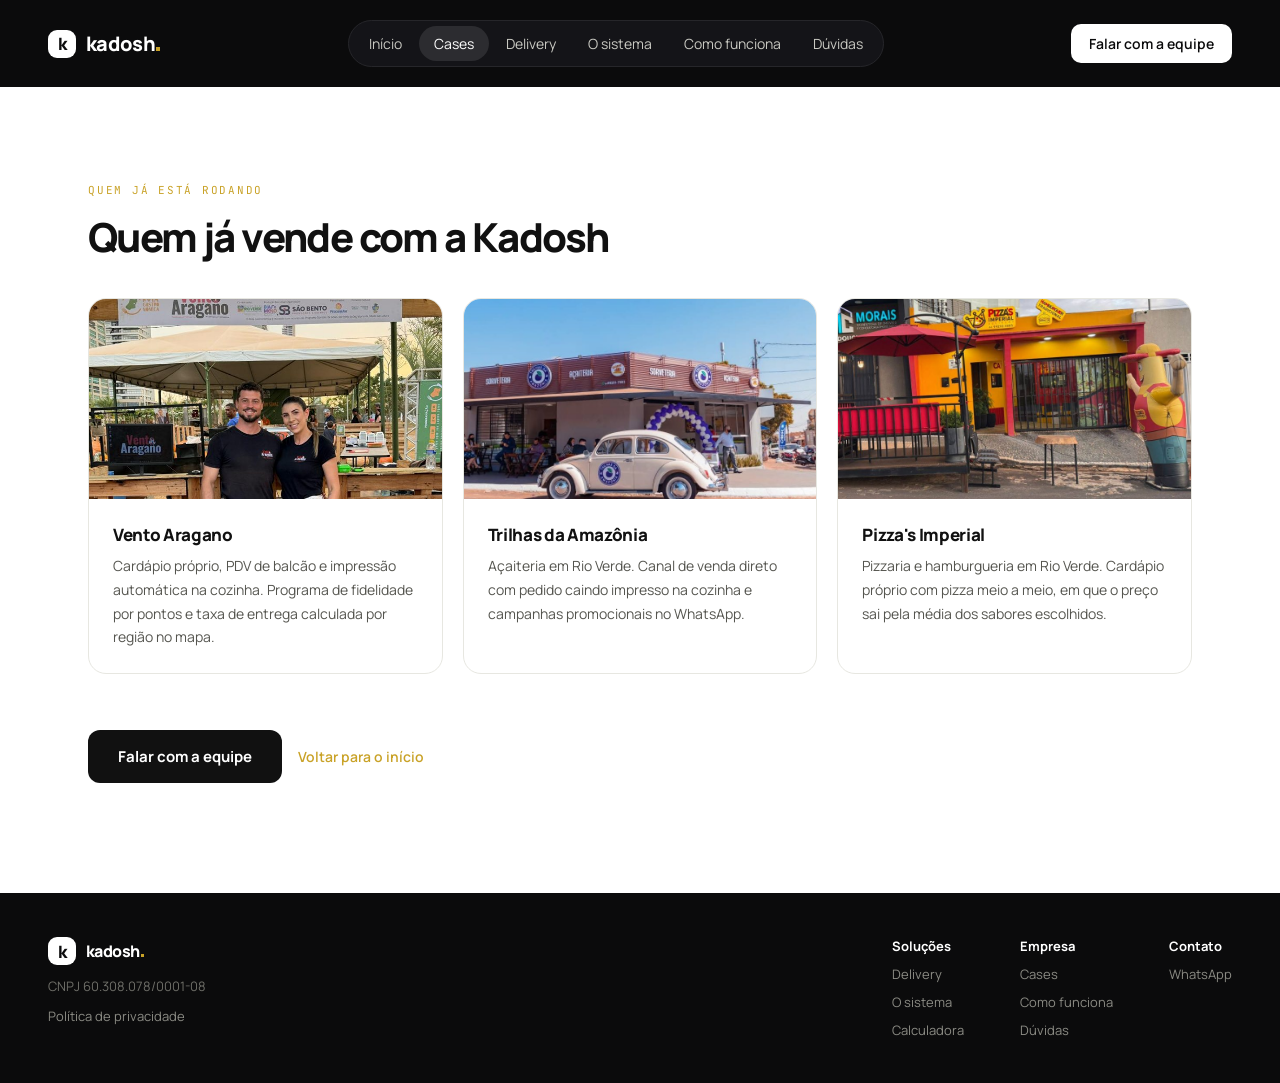
==== commit 3c5a92e6: "Dados da empresa para o Google (JSON-LD) e texto alternativo no cardápio do celular; registra a polí" ====
--- a/cases/index.html
+++ b/cases/index.html
@@ -33,6 +33,20 @@
 </head>
 <body>
 <script>document.documentElement.classList.add('anim')</script>
+<script>
+/* Recarregar volta para o início: sem isto o navegador devolve a rolagem anterior ou pula para o
+   #trecho do endereço. Link de outra página para uma seção (/#delivery) continua funcionando. */
+(function(){
+  if ('scrollRestoration' in history) history.scrollRestoration = 'manual';
+  var n = performance.getEntriesByType && performance.getEntriesByType('navigation')[0];
+  if (n && n.type === 'reload') {
+    if (location.hash) history.replaceState(null, '', location.pathname + location.search);
+    var topo = function(){ window.scrollTo({ top: 0, left: 0, behavior: 'instant' }); };
+    topo(); document.addEventListener('DOMContentLoaded', topo); window.addEventListener('load', topo);
+  }
+})();
+</script>
+
 
 <header>
   <a class="logo" href="/"><span class="mark">k</span><span class="word">kadosh<i class="quad"></i></span></a>
@@ -72,6 +86,7 @@
   <div style="display:flex;flex-direction:column;gap:12px">
     <div class="logo"><span class="mark">k</span><span class="word" style="font-size:16px">kadosh<i class="quad"></i></span></div>
     <div style="color:#6E6E68">CNPJ 60.308.078/0001-08</div>
+    <a href="/privacidade">Política de privacidade</a>
   </div>
   <div class="fcols">
     <div class="fcol"><b>Soluções</b><a href="/#delivery">Delivery</a><a href="/#operacao">O sistema</a><a href="/#calculadora">Calculadora</a></div>
--- a/assets/estilo.css
+++ b/assets/estilo.css
@@ -130,6 +130,7 @@
   .vitrine-barra em{font-style:normal;margin:0 auto;font-family:'JetBrains Mono',monospace;font-size:11px;color:#8B8B84;background:#0F0F12;padding:5px 18px;border-radius:6px}
   .vitrine-quadro img{display:block;width:100%;height:auto;background:#fff}
   .vitrine-legenda{font-size:15px;line-height:1.7;color:var(--ink-soft);margin:0;min-height:1.7em}
+  .hero-cel{display:none}
   /* calculadora de comissão */
   .calc{background:var(--sand);border-radius:24px;padding:48px;display:grid;grid-template-columns:1fr 1fr;gap:40px;align-items:stretch}
   .calc h2{font-size:34px;line-height:1.15;margin:0}
@@ -235,6 +236,17 @@
   .fcol{display:flex;flex-direction:column;gap:10px}
   .fcol b{color:#fff}
 
+  /* política de privacidade */
+  .politica{padding-top:96px;padding-bottom:110px}
+  .politica .atualizada{font-size:14px;color:var(--ink-soft)}
+  .politica article{max-width:760px}
+  .politica h3{margin:44px 0 12px;font-size:21px;font-weight:800;letter-spacing:-.02em}
+  .politica p,.politica li{font-size:16px;line-height:1.8;color:var(--ink-soft)}
+  .politica p+p,.politica ul+p{margin-top:14px}
+  .politica ul{margin:10px 0 0;padding-left:22px}
+  .politica li+li{margin-top:4px}
+  .politica a{font-weight:700;color:var(--ink);border-bottom:1px solid var(--accent)}
+
   @media (max-width:960px){
     header{flex-wrap:wrap;gap:14px;padding:16px 24px}
     section[id]{scroll-margin-top:160px}
@@ -303,3 +315,41 @@
   @media (prefers-reduced-motion: reduce){
     .lightbox,.lightbox img{transition:none}
   }
+
+
+  /* celular: menos rolagem. Cases e módulos deslizam para o lado (o próximo aparece na borda),
+     cartões e etapas mais compactos, telas do painel na moldura de celular. */
+  @media (max-width:640px){
+    section.wrap{padding-top:52px!important;padding-bottom:52px!important}
+    #cases>div:first-child{flex-wrap:wrap;gap:6px 16px;align-items:center!important}
+    #cases>div:first-child a{white-space:nowrap}
+    .casos-home .cases-grid,#operacao .grid-3{display:flex;flex-wrap:nowrap;justify-content:flex-start;gap:12px;overflow-x:auto;
+      scroll-snap-type:x mandatory;scroll-padding-inline:24px;margin-inline:-24px;padding:4px 24px 14px;scrollbar-width:none;-webkit-overflow-scrolling:touch}
+    .casos-home .cases-grid::-webkit-scrollbar,#operacao .grid-3::-webkit-scrollbar{display:none}
+    .casos-home .cases-grid>.case,#operacao .grid-3>.card{flex:0 0 82%;scroll-snap-align:start}
+    html.anim .casos-home .reveal,html.anim #operacao .grid-3 .reveal{opacity:1;transform:none}
+    #operacao .card{padding:24px 22px;gap:10px}
+    #operacao .card h3{font-size:18px}
+    #operacao .card p{font-size:14px;line-height:1.65}
+    .step{padding:20px 22px;gap:6px}
+    header{padding:12px 18px;gap:10px}
+    .head-cta .btn{padding:9px 14px;font-size:13px}
+    nav a{padding:6px 11px}
+    .hero{padding:36px 22px 0;gap:18px}
+    .hero h1{font-size:34px;line-height:1.08}
+    .hero p{font-size:15px;line-height:1.6}
+    .hero .actions{flex-direction:column;align-self:stretch;gap:10px;padding-top:4px}
+    .hero .actions .btn{width:100%;text-align:center;padding:15px 20px}
+    .hero-stage{display:none}
+    .hero-cel{display:block;position:relative;width:236px;margin:14px auto 0;height:330px;overflow:hidden}
+    .hero-cel .device{width:236px;padding:9px;border-radius:40px}
+    .hero-cel .device .screen{border-radius:31px}
+    .hero-cel-selo{position:absolute;right:-6px;top:46px;background:var(--accent);color:#0B0B0C;border-radius:12px;padding:9px 12px;display:flex;flex-direction:column;gap:2px;text-align:left;box-shadow:0 14px 30px -10px rgba(0,0,0,.6)}
+    .hero-cel-selo span{font-family:'JetBrains Mono',monospace;font-size:8.5px;letter-spacing:.12em}
+    .hero-cel-selo b{font-size:20px;font-weight:800;letter-spacing:-.02em}
+    .vitrine-quadro{max-width:290px;width:100%;margin:0 auto;border-radius:36px;padding:9px;border-color:#2A2A2F;background:#1A1A1E}
+    .vitrine-barra{display:none}
+    .vitrine-quadro img{border-radius:28px}
+    .vitrine-legenda{text-align:center}
+    .calc{gap:20px}
+  }
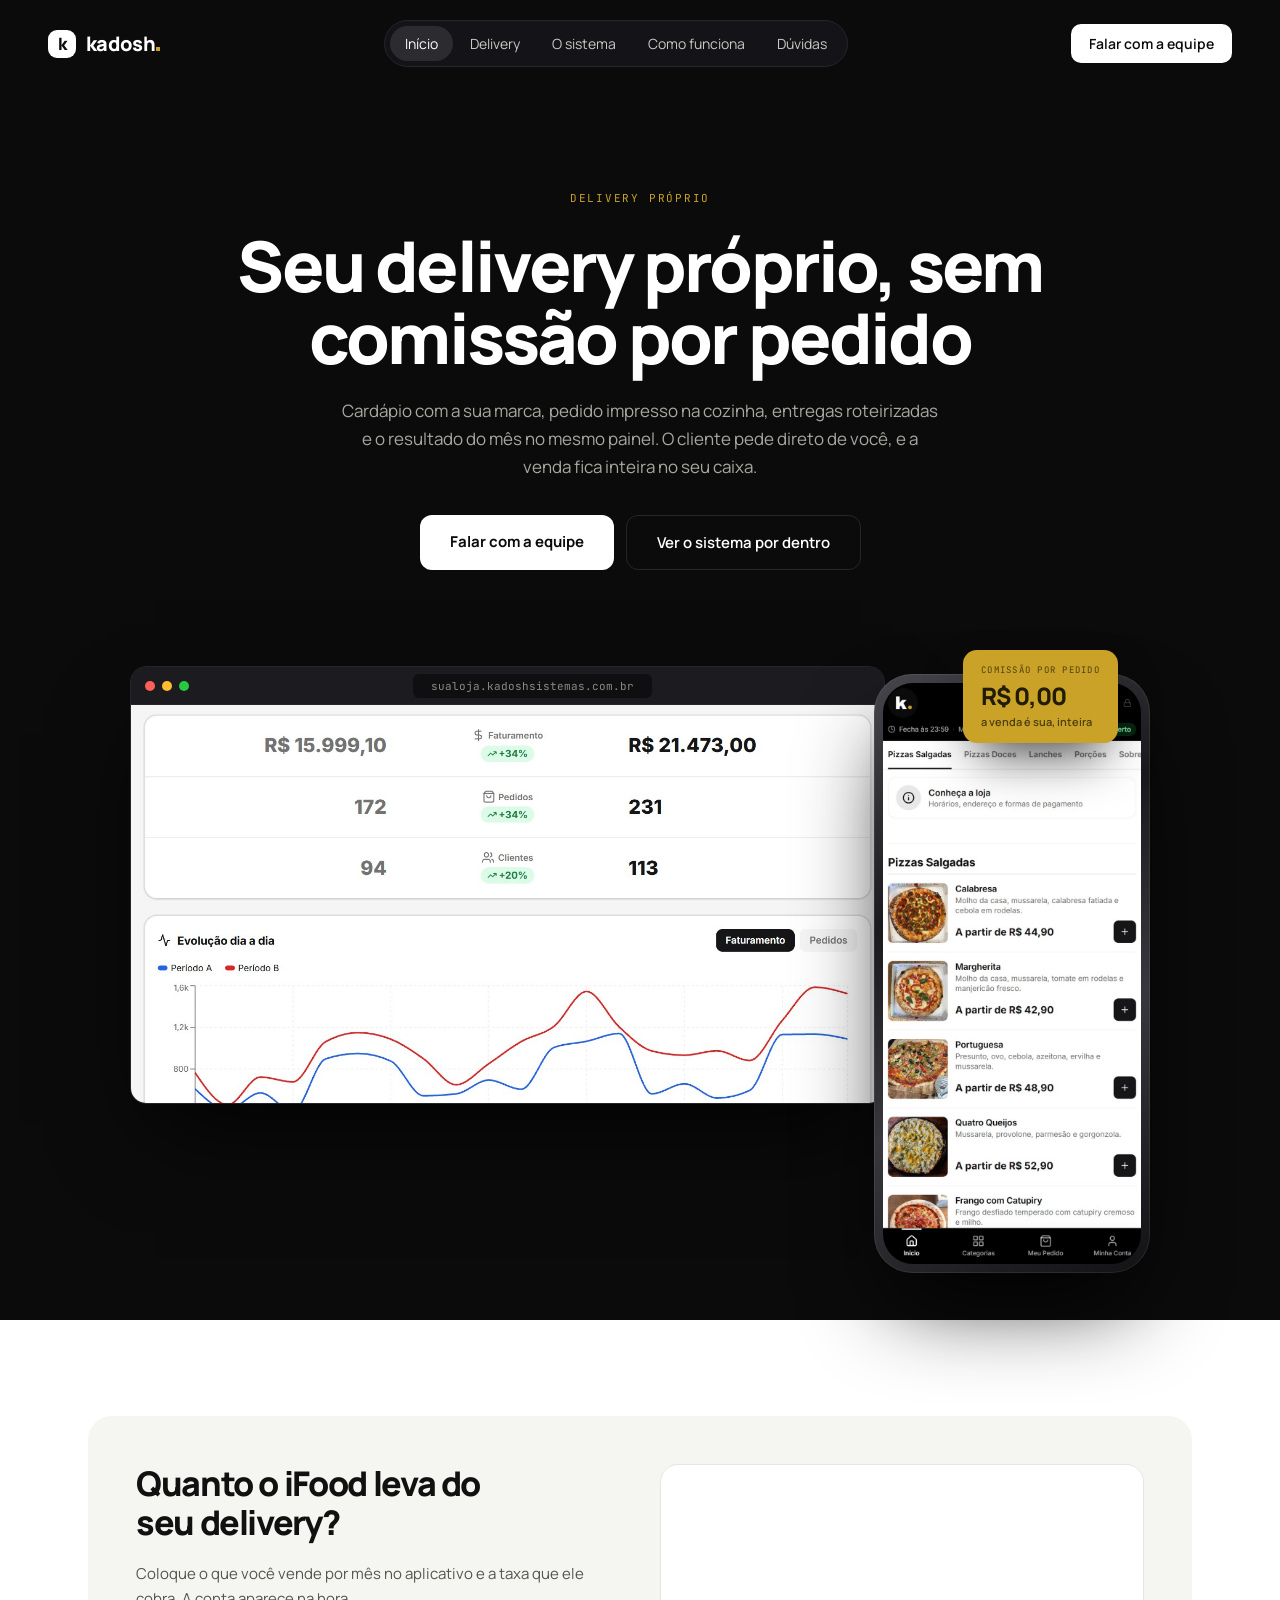
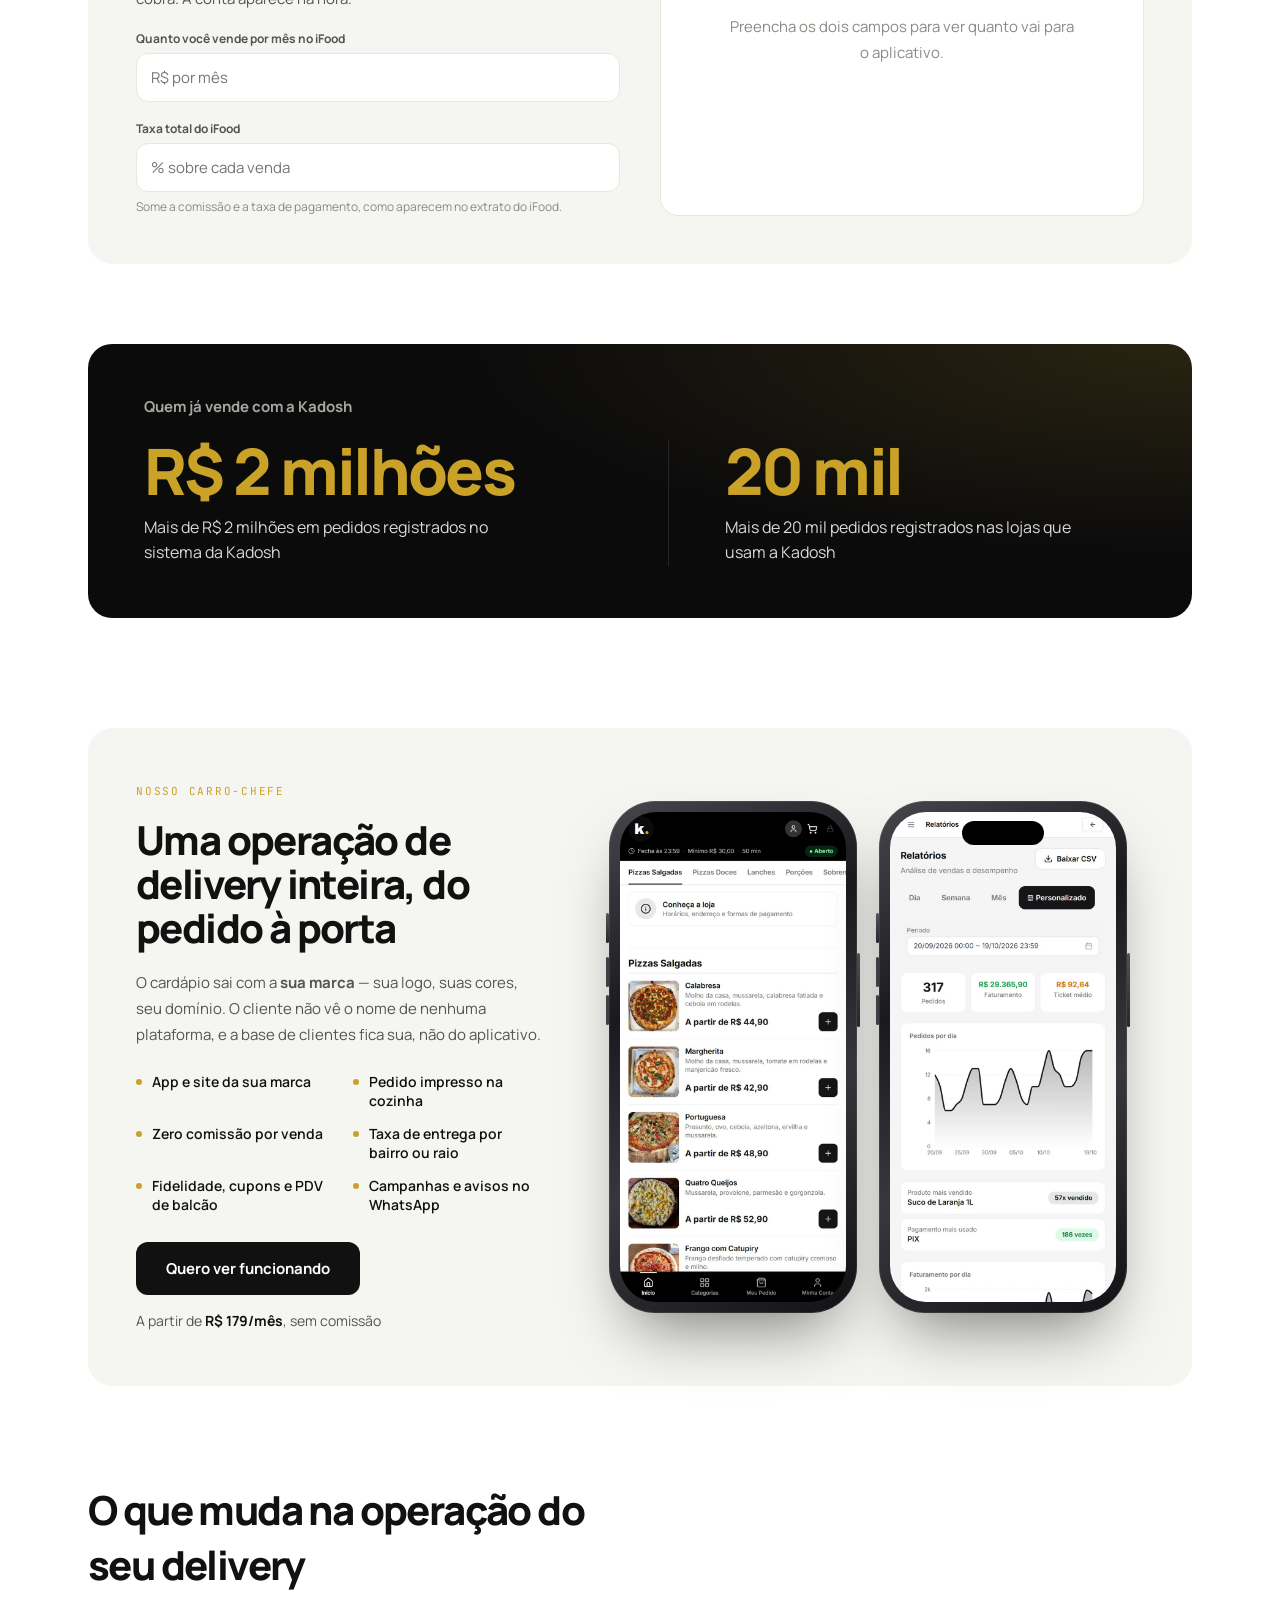
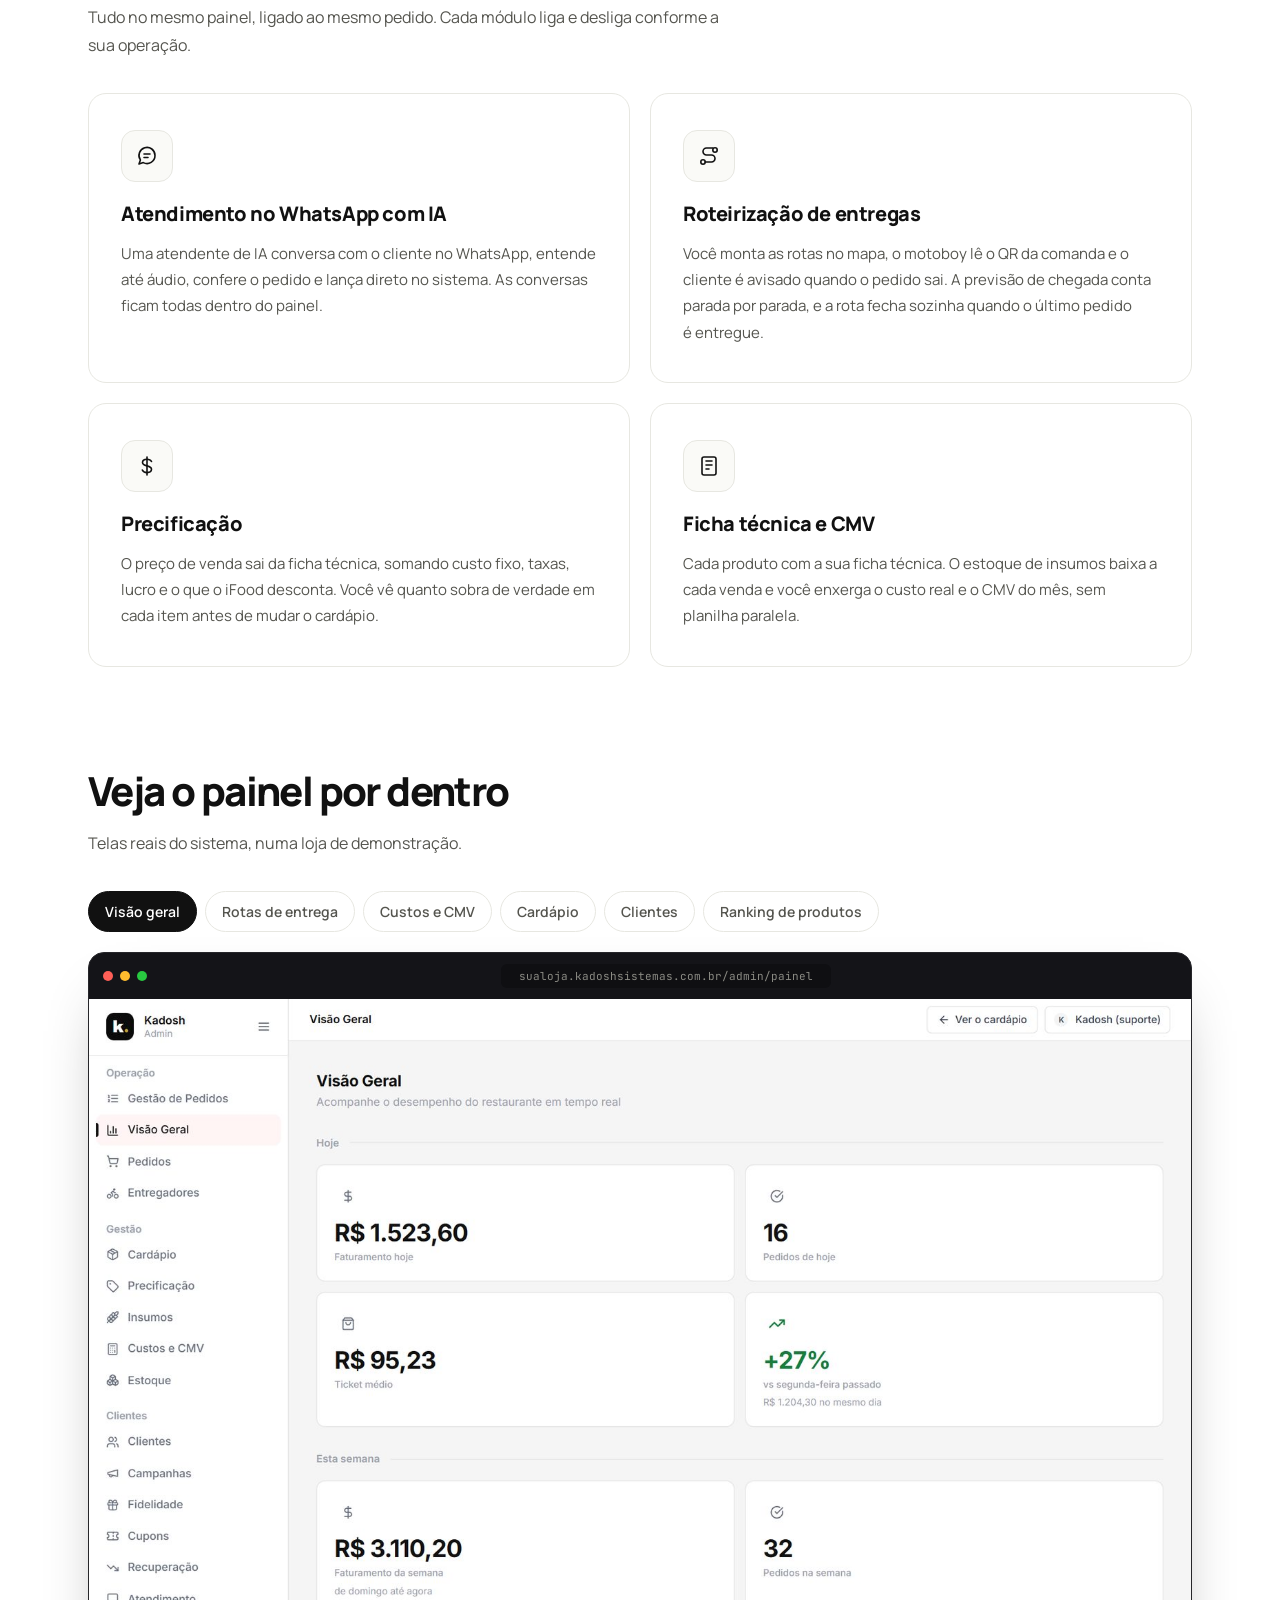
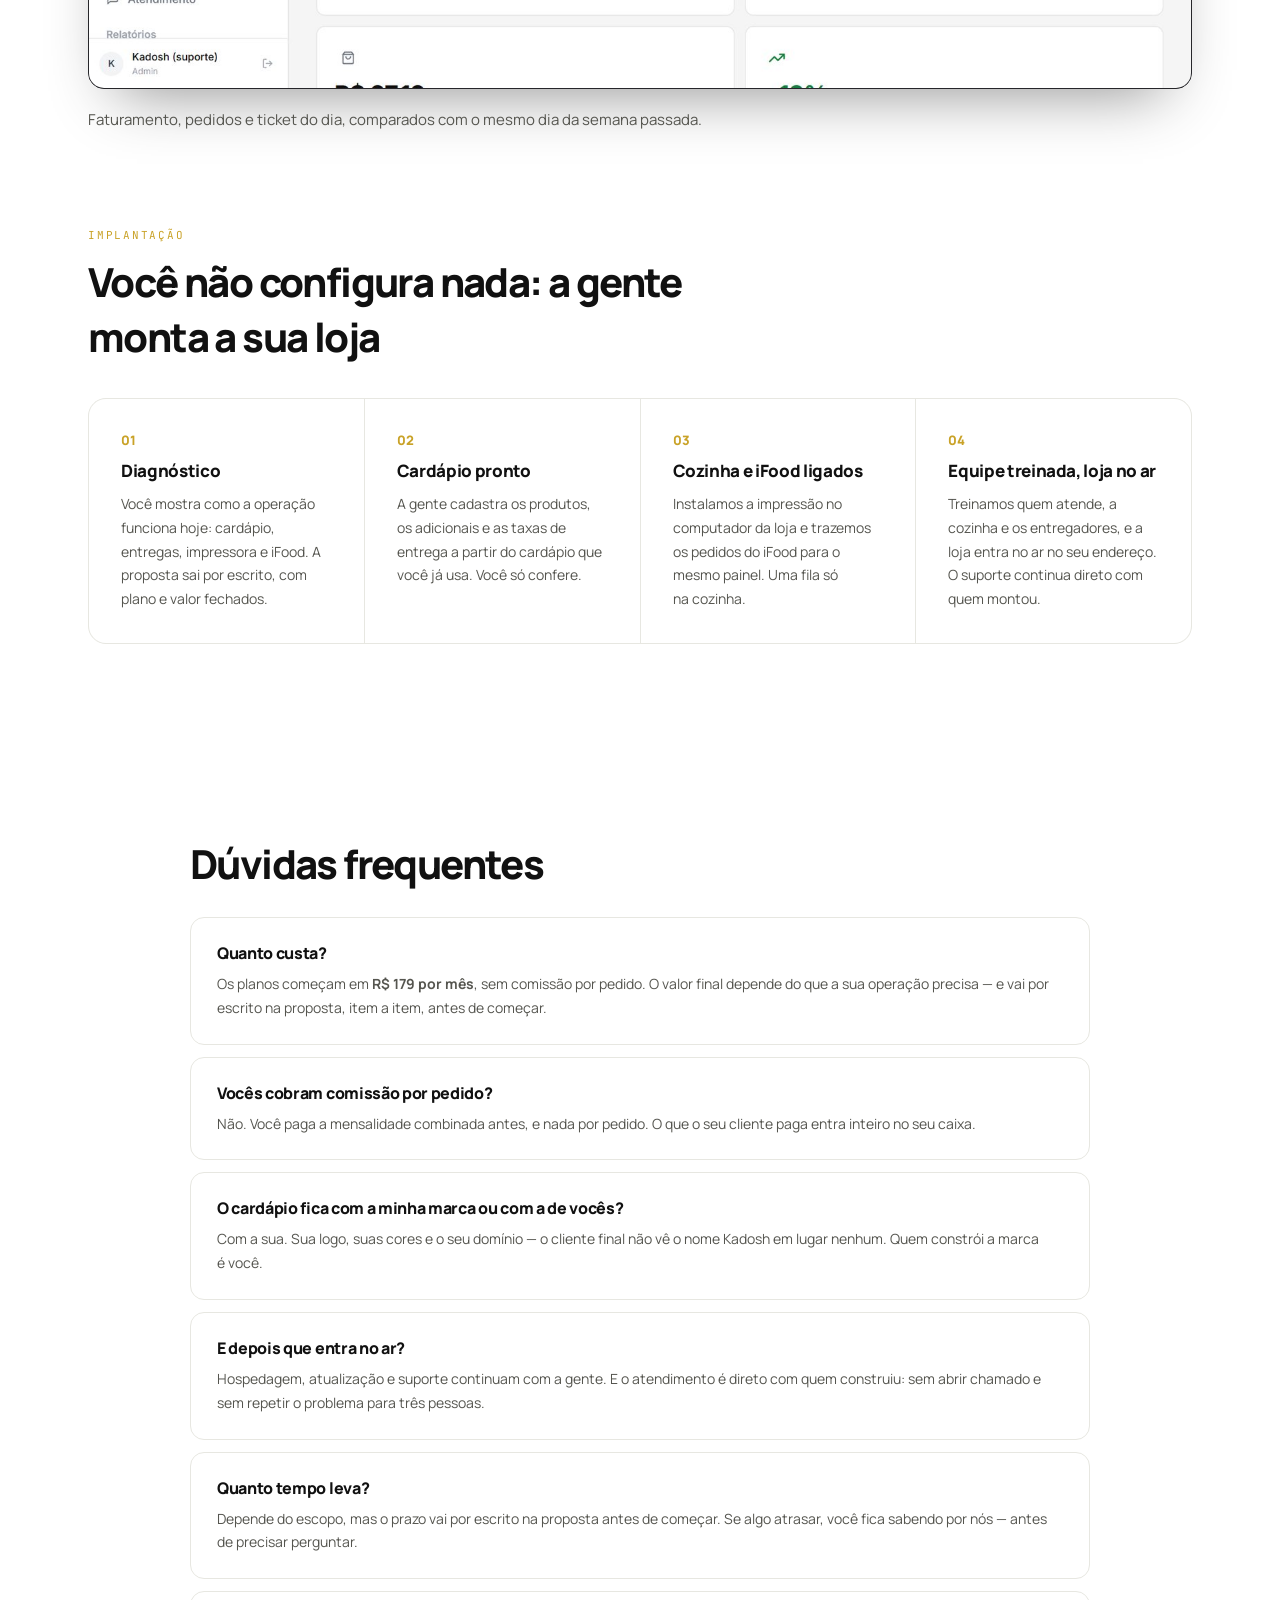
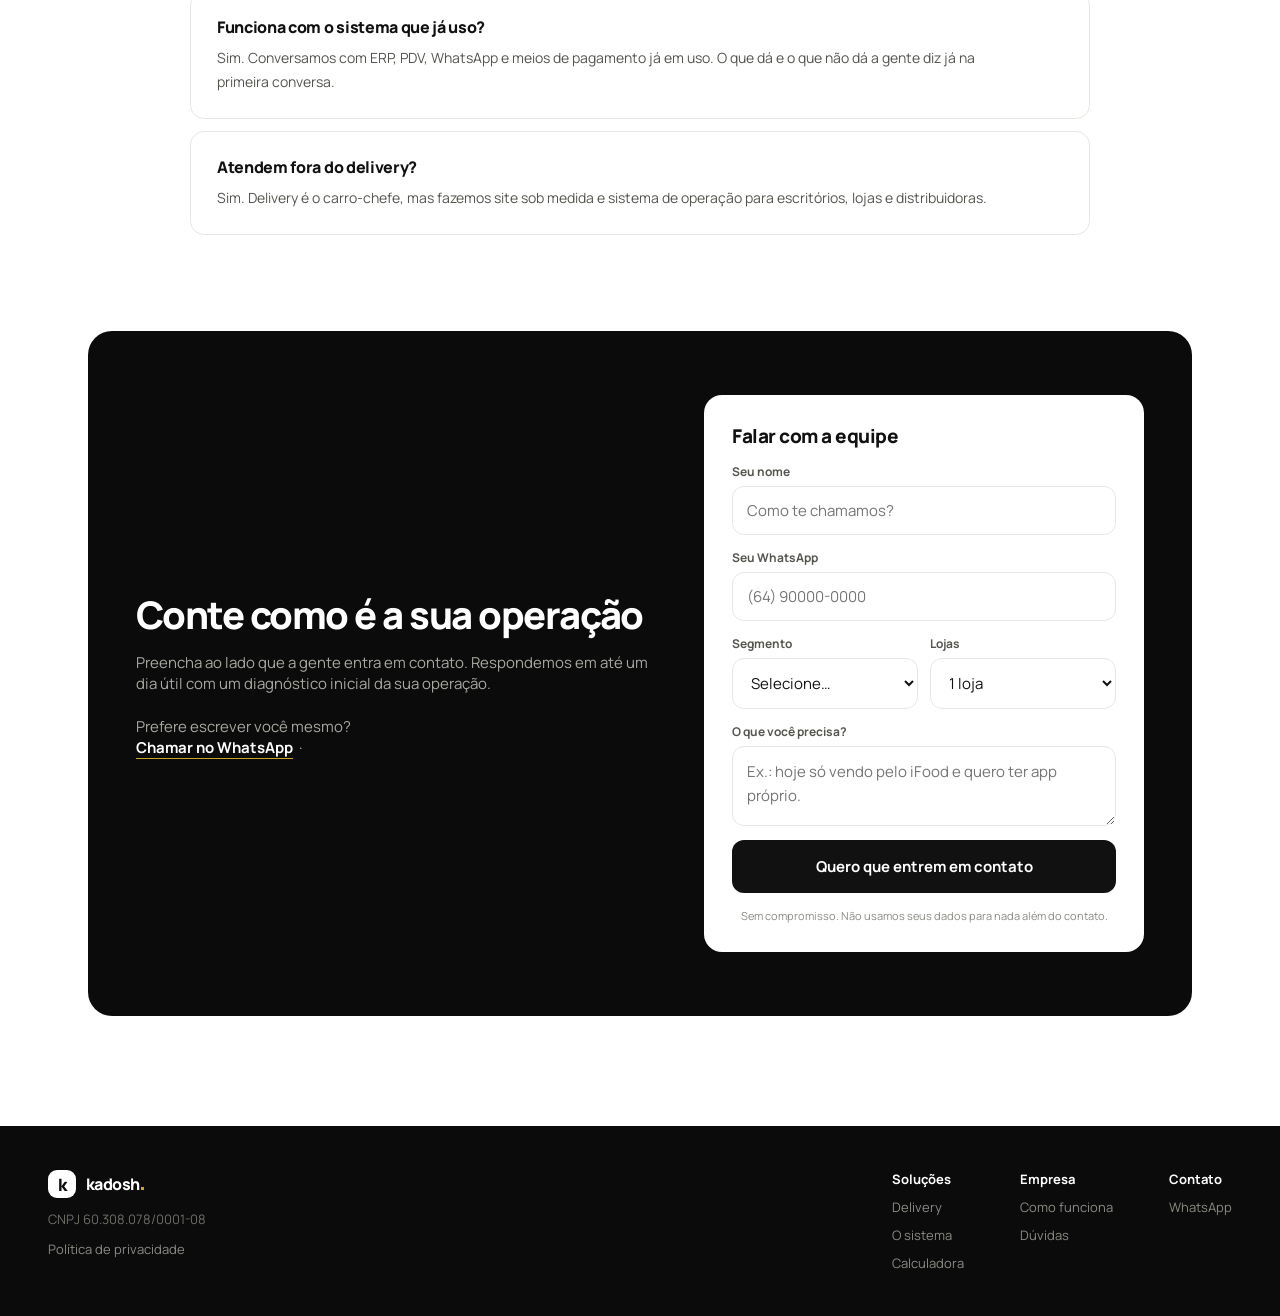
==== commit 710297ba: "O sistema mostra só o que é diferencial (IA no WhatsApp, roteirização, precificação, ficha técnica e" ====
--- a/cases/index.html
+++ b/cases/index.html
@@ -1,100 +1,17 @@
 <!DOCTYPE html>
 <!--
-  Página de cases — atende em /cases, sem .html à vista.
-
-  Ela mora em cases/index.html de propósito: servidor de site estático entrega
-  index.html quando pedem a pasta, então o endereço público fica /cases. É o
-  jeito de ter URL limpa sem depender de configuração no painel do Render.
-
-  Usa o mesmo /assets/estilo.css e o mesmo /assets/site.js da home: nada de
-  estilo nem de comportamento é reescrito aqui, então as duas páginas não
-  divergem. O script é defensivo — só mexe no que existe na página.
+  As lojas saíram do site (pedido do Heitor, 30/10/2026: "nenhum dos grandes mostram as lojas").
+  O endereço /cases continua existindo só para levar quem tem o link antigo ao início.
+  A versão com os cards está no histórico do git (commit f8a6672).
 -->
 <html lang="pt-BR">
 <head>
 <meta charset="utf-8">
-<meta name="viewport" content="width=device-width, initial-scale=1">
-<title>Cases — Kadosh</title>
-<meta name="description" content="Operações que rodam com sistema da Kadosh: cardápio próprio, pedido impresso na cozinha e painel para acompanhar o dia.">
-<link rel="icon" href="/assets/favicon.svg" type="image/svg+xml">
-<link rel="canonical" href="https://kadoshsistemas.com.br/cases">
-<meta property="og:type" content="website">
-<meta property="og:site_name" content="Kadosh">
-<meta property="og:locale" content="pt_BR">
-<meta property="og:title" content="Cases — Kadosh">
-<meta property="og:description" content="Clientes que vendem pelo canal próprio, sem comissão de aplicativo.">
-<meta property="og:url" content="https://kadoshsistemas.com.br/cases">
-<meta property="og:image" content="https://kadoshsistemas.com.br/assets/og-kadosh.jpg">
-<meta name="twitter:card" content="summary_large_image">
-<meta name="theme-color" content="#0B0B0C">
-<link rel="preconnect" href="https://fonts.gstatic.com" crossorigin>
-<link href="https://fonts.googleapis.com/css2?family=Manrope:wght@400;500;600;700;800&family=JetBrains+Mono:wght@400&display=swap" rel="stylesheet">
-<link rel="stylesheet" href="/assets/estilo.css">
+<meta name="robots" content="noindex">
+<meta http-equiv="refresh" content="0; url=/">
+<link rel="canonical" href="https://kadoshsistemas.com.br/">
+<title>Kadosh</title>
+<script>location.replace("/")</script>
 </head>
-<body>
-<script>document.documentElement.classList.add('anim')</script>
-<script>
-/* Recarregar volta para o início: sem isto o navegador devolve a rolagem anterior ou pula para o
-   #trecho do endereço. Link de outra página para uma seção (/#delivery) continua funcionando. */
-(function(){
-  if ('scrollRestoration' in history) history.scrollRestoration = 'manual';
-  var n = performance.getEntriesByType && performance.getEntriesByType('navigation')[0];
-  if (n && n.type === 'reload') {
-    if (location.hash) history.replaceState(null, '', location.pathname + location.search);
-    var topo = function(){ window.scrollTo({ top: 0, left: 0, behavior: 'instant' }); };
-    topo(); document.addEventListener('DOMContentLoaded', topo); window.addEventListener('load', topo);
-  }
-})();
-</script>
-
-
-<header>
-  <a class="logo" href="/"><span class="mark">k</span><span class="word">kadosh<i class="quad"></i></span></a>
-  <nav>
-    <a href="/">Início</a>
-    <a href="/cases">Cases</a>
-    <a href="/#delivery">Delivery</a>
-    <a href="/#operacao">O sistema</a>
-    <a href="/#como">Como funciona</a>
-    <a href="/#faq">Dúvidas</a>
-  </nav>
-  <div class="head-cta">
-    <a class="btn" href="/#contato">Falar com a equipe</a>
-  </div>
-</header>
-
-<main>
-<section class="wrap" id="cases" style="padding-top:96px;padding-bottom:110px">
-  <div class="sec-head">
-    <div class="eyebrow">QUEM JÁ ESTÁ RODANDO</div>
-    <h2>Quem já vende com a Kadosh</h2>
-  </div>
-
-  <!-- os cards saem do array CASES, no /assets/site.js, e são trocados pelos
-       cadastrados no painel quando ele responde. Aqui entram todos os
-       publicados; a home mostra a quantidade escolhida no painel. -->
-  <div class="cases-grid" id="lista-cases"></div>
-
-  <div style="margin-top:56px;display:flex;align-items:center;gap:16px;flex-wrap:wrap">
-    <a class="btn btn-dark" href="/#contato">Falar com a equipe</a>
-    <a href="/" style="font-size:14px;font-weight:600;color:var(--accent)">Voltar para o início</a>
-  </div>
-</section>
-</main>
-
-<footer>
-  <div style="display:flex;flex-direction:column;gap:12px">
-    <div class="logo"><span class="mark">k</span><span class="word" style="font-size:16px">kadosh<i class="quad"></i></span></div>
-    <div style="color:#6E6E68">CNPJ 60.308.078/0001-08</div>
-    <a href="/privacidade">Política de privacidade</a>
-  </div>
-  <div class="fcols">
-    <div class="fcol"><b>Soluções</b><a href="/#delivery">Delivery</a><a href="/#operacao">O sistema</a><a href="/#calculadora">Calculadora</a></div>
-    <div class="fcol"><b>Empresa</b><a href="/cases">Cases</a><a href="/#como">Como funciona</a><a href="/#faq">Dúvidas</a></div>
-    <div class="fcol"><b>Contato</b><a data-link="wa" href="#">WhatsApp</a></div>
-  </div>
-</footer>
-
-<script src="/assets/site.js"></script>
-</body>
+<body style="background:#0B0B0C"></body>
 </html>
